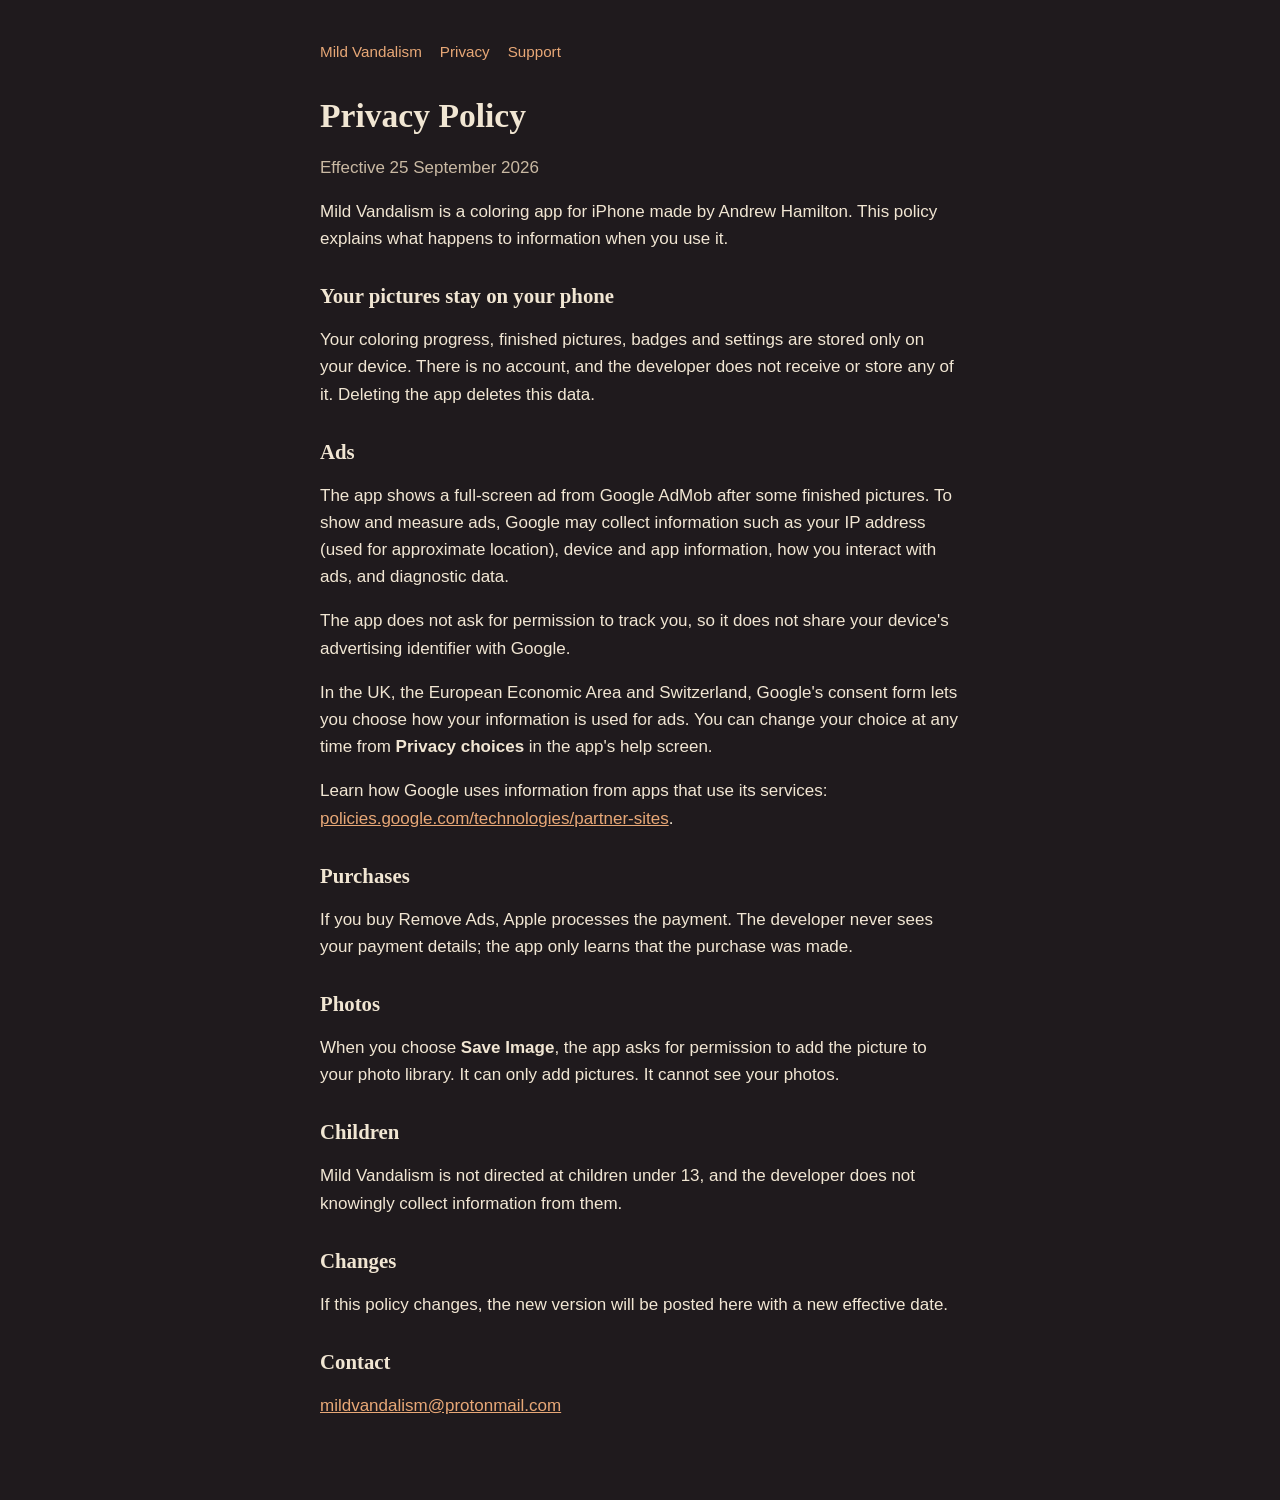
==== privacy.html @ 732ae68d "Mild Vandalism site: home, privacy policy, support, app-ads.txt" ====
<!doctype html><html lang="en"><head><meta charset="utf-8"><meta name="viewport" content="width=device-width,initial-scale=1"><title>Privacy Policy – Mild Vandalism</title><link rel="stylesheet" href="style.css"></head><body><main>
<nav><a href="./">Mild Vandalism</a><a href="privacy.html">Privacy</a><a href="support.html">Support</a></nav>
<h1>Privacy Policy</h1><p class="muted">Effective 25 September 2026</p>
<p>Mild Vandalism is a coloring app for iPhone made by Andrew Hamilton. This policy explains what happens to information when you use it.</p>
<h2>Your pictures stay on your phone</h2>
<p>Your coloring progress, finished pictures, badges and settings are stored only on your device. There is no account, and the developer does not receive or store any of it. Deleting the app deletes this data.</p>
<h2>Ads</h2>
<p>The app shows a full-screen ad from Google AdMob after some finished pictures. To show and measure ads, Google may collect information such as your IP address (used for approximate location), device and app information, how you interact with ads, and diagnostic data.</p>
<p>The app does not ask for permission to track you, so it does not share your device's advertising identifier with Google.</p>
<p>In the UK, the European Economic Area and Switzerland, Google's consent form lets you choose how your information is used for ads. You can change your choice at any time from <strong>Privacy choices</strong> in the app's help screen.</p>
<p>Learn how Google uses information from apps that use its services: <a href="https://policies.google.com/technologies/partner-sites">policies.google.com/technologies/partner-sites</a>.</p>
<h2>Purchases</h2>
<p>If you buy Remove Ads, Apple processes the payment. The developer never sees your payment details; the app only learns that the purchase was made.</p>
<h2>Photos</h2>
<p>When you choose <strong>Save Image</strong>, the app asks for permission to add the picture to your photo library. It can only add pictures. It cannot see your photos.</p>
<h2>Children</h2>
<p>Mild Vandalism is not directed at children under 13, and the developer does not knowingly collect information from them.</p>
<h2>Changes</h2>
<p>If this policy changes, the new version will be posted here with a new effective date.</p>
<h2>Contact</h2>
<p><a href="mailto:mildvandalism@protonmail.com">mildvandalism@protonmail.com</a></p>
</main></body></html>
---- style.css ----
:root{--bg:#1f1a1d;--surface:#2b2328;--text:#f1e6d3;--muted:#c9b9a3;--accent:#e8a877}
*{box-sizing:border-box}body{margin:0;background:var(--bg);color:var(--text);font:17px/1.6 -apple-system,BlinkMacSystemFont,"Segoe UI",sans-serif}
main{max-width:680px;margin:0 auto;padding:40px 20px 64px}h1,h2{font-family:Georgia,"Times New Roman",serif;font-weight:600;line-height:1.2}
h1{font-size:2.1rem;margin:0 0 4px}h2{font-size:1.3rem;margin:32px 0 8px}p,li{color:var(--text)}.muted{color:var(--muted)}
a{color:var(--accent)}nav{display:flex;gap:18px;margin-bottom:32px;font-size:.95rem}nav a{text-decoration:none}
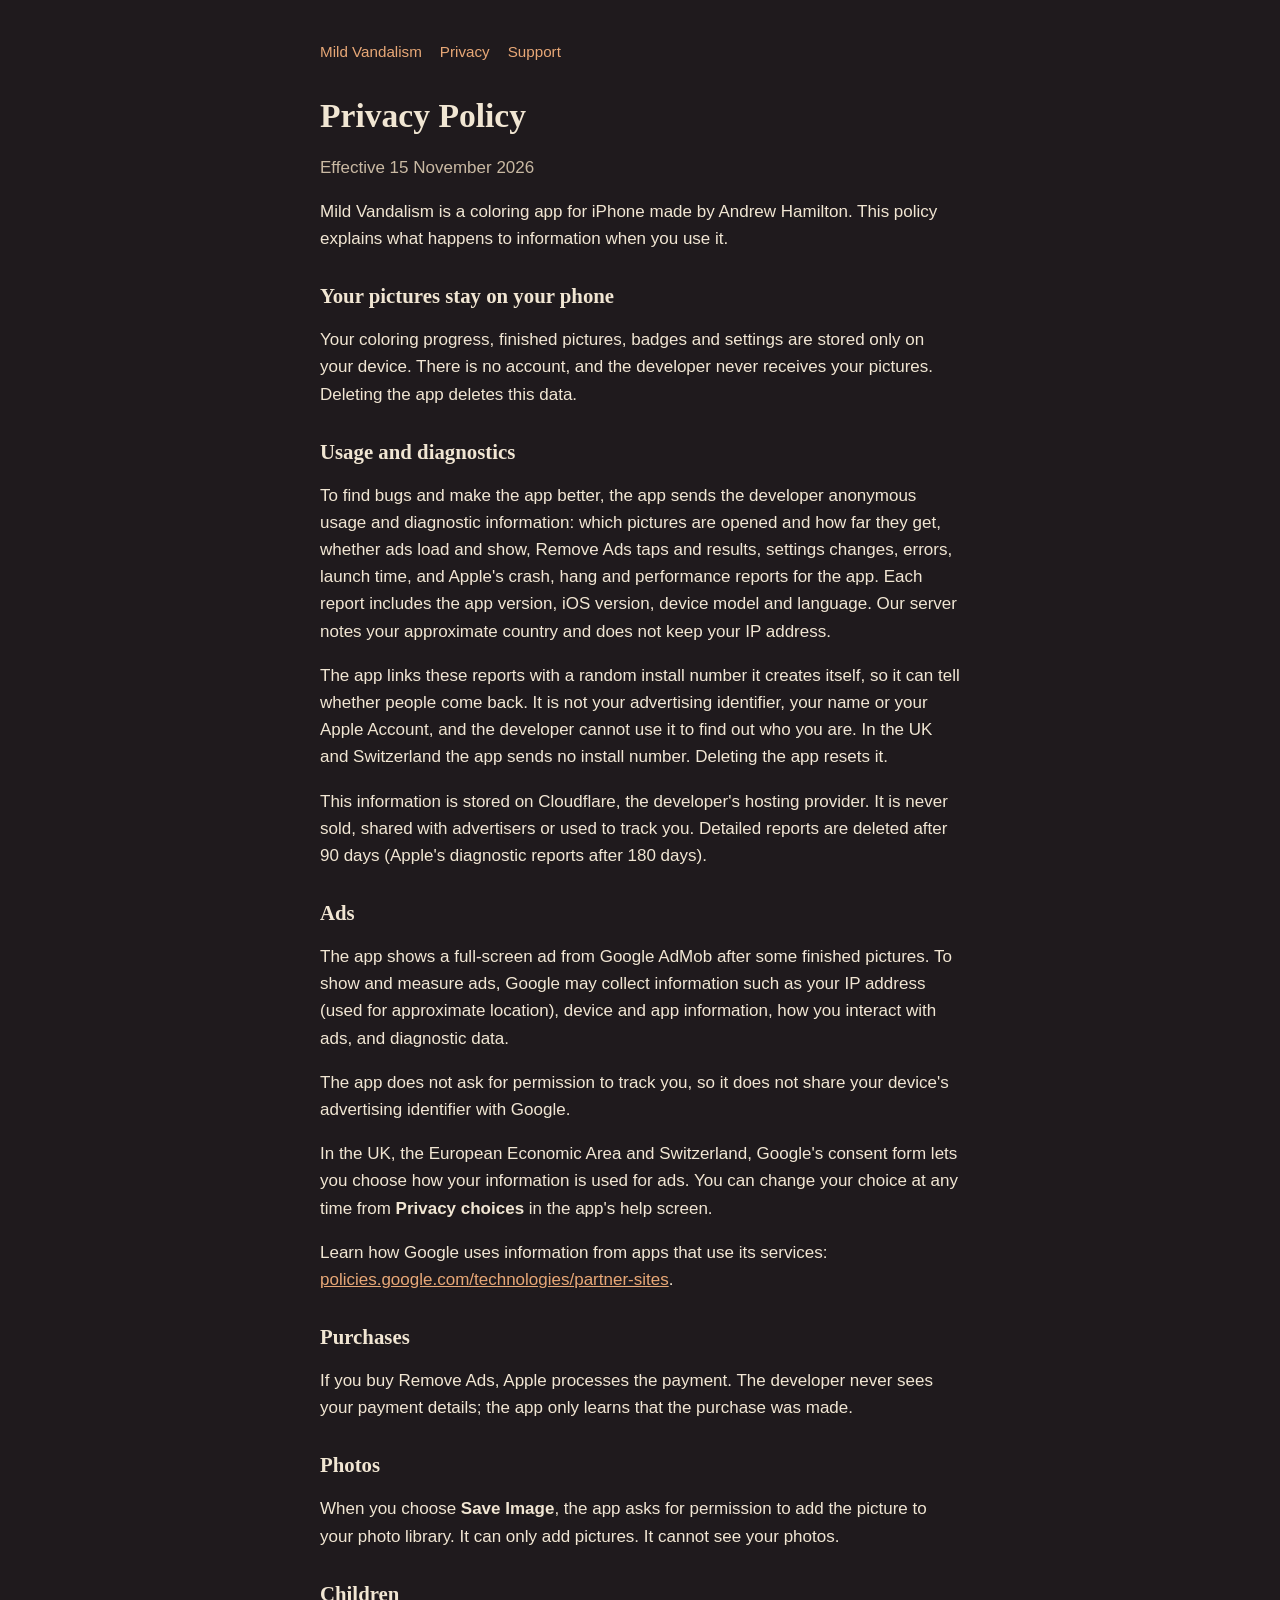
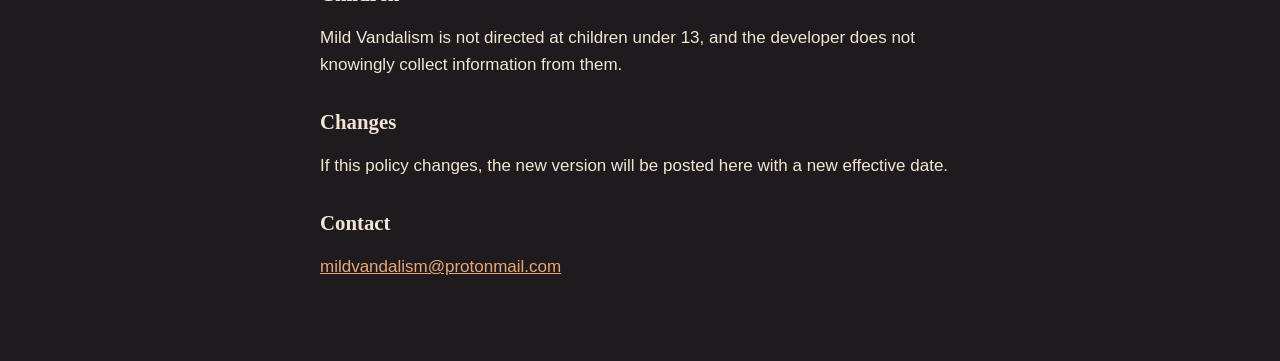
==== commit 0504a593: "Privacy policy: anonymous usage and diagnostics" ====
--- a/privacy.html
+++ b/privacy.html
@@ -1,9 +1,13 @@
 <!doctype html><html lang="en"><head><meta charset="utf-8"><meta name="viewport" content="width=device-width,initial-scale=1"><title>Privacy Policy – Mild Vandalism</title><link rel="stylesheet" href="style.css"></head><body><main>
 <nav><a href="./">Mild Vandalism</a><a href="privacy.html">Privacy</a><a href="support.html">Support</a></nav>
-<h1>Privacy Policy</h1><p class="muted">Effective 25 September 2026</p>
+<h1>Privacy Policy</h1><p class="muted">Effective 15 November 2026</p>
 <p>Mild Vandalism is a coloring app for iPhone made by Andrew Hamilton. This policy explains what happens to information when you use it.</p>
 <h2>Your pictures stay on your phone</h2>
-<p>Your coloring progress, finished pictures, badges and settings are stored only on your device. There is no account, and the developer does not receive or store any of it. Deleting the app deletes this data.</p>
+<p>Your coloring progress, finished pictures, badges and settings are stored only on your device. There is no account, and the developer never receives your pictures. Deleting the app deletes this data.</p>
+<h2>Usage and diagnostics</h2>
+<p>To find bugs and make the app better, the app sends the developer anonymous usage and diagnostic information: which pictures are opened and how far they get, whether ads load and show, Remove Ads taps and results, settings changes, errors, launch time, and Apple's crash, hang and performance reports for the app. Each report includes the app version, iOS version, device model and language. Our server notes your approximate country and does not keep your IP address.</p>
+<p>The app links these reports with a random install number it creates itself, so it can tell whether people come back. It is not your advertising identifier, your name or your Apple Account, and the developer cannot use it to find out who you are. In the UK and Switzerland the app sends no install number. Deleting the app resets it.</p>
+<p>This information is stored on Cloudflare, the developer's hosting provider. It is never sold, shared with advertisers or used to track you. Detailed reports are deleted after 90 days (Apple's diagnostic reports after 180 days).</p>
 <h2>Ads</h2>
 <p>The app shows a full-screen ad from Google AdMob after some finished pictures. To show and measure ads, Google may collect information such as your IP address (used for approximate location), device and app information, how you interact with ads, and diagnostic data.</p>
 <p>The app does not ask for permission to track you, so it does not share your device's advertising identifier with Google.</p>
